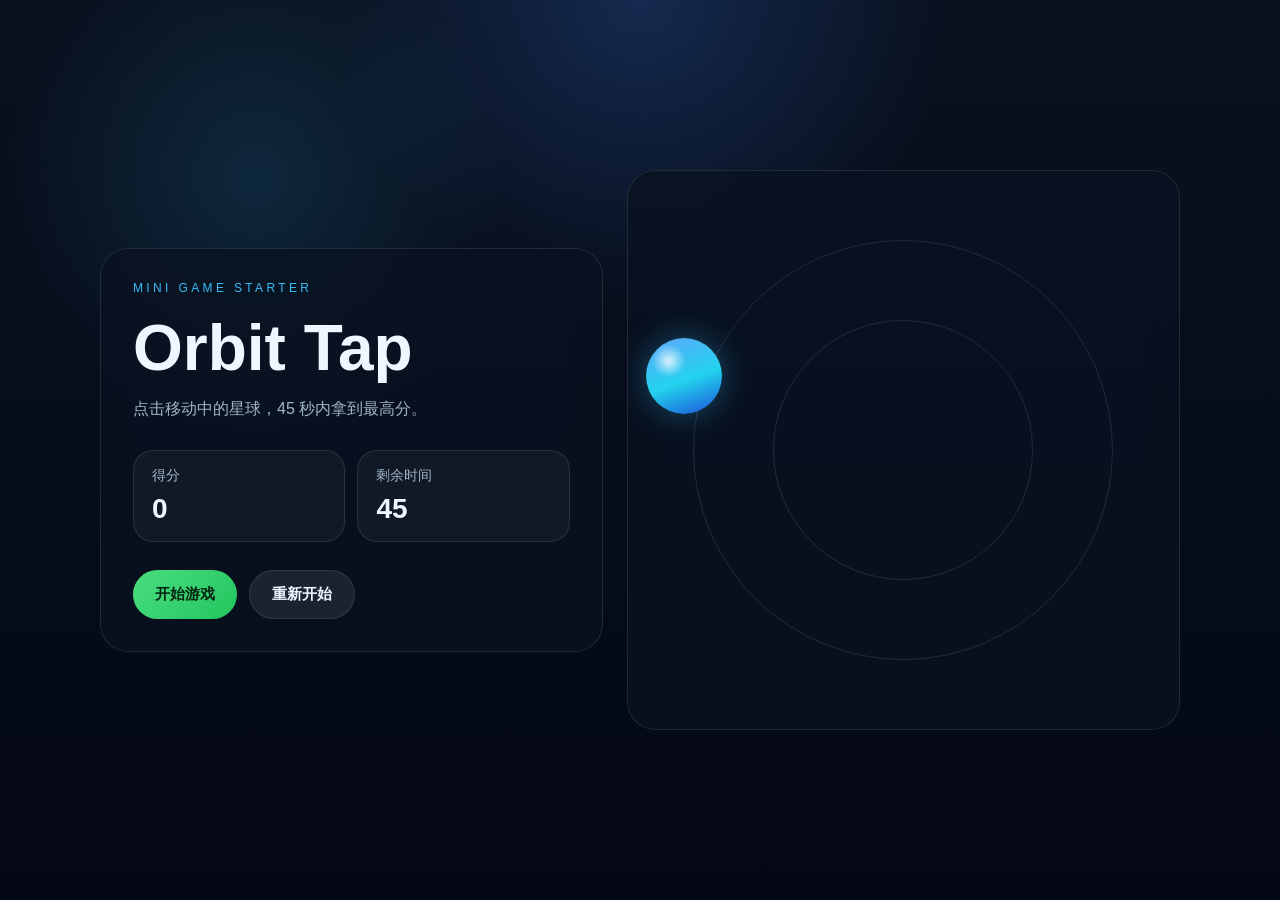
==== assets/starter-mini-game/index.html @ fabd63fa "Initial commit" ====
<!doctype html>
<html lang="zh-CN">
  <head>
    <meta charset="UTF-8" />
    <meta name="viewport" content="width=device-width, initial-scale=1.0" />
    <title>Orbit Tap</title>
    <link rel="stylesheet" href="./styles.css" />
  </head>
  <body>
    <main class="app-shell">
      <section class="hud">
        <p class="eyebrow">Mini Game Starter</p>
        <h1>Orbit Tap</h1>
        <p class="subtitle">点击移动中的星球，45 秒内拿到最高分。</p>
        <div class="stats">
          <div class="stat-card">
            <span>得分</span>
            <strong id="score">0</strong>
          </div>
          <div class="stat-card">
            <span>剩余时间</span>
            <strong id="time">45</strong>
          </div>
        </div>
        <div class="actions">
          <button id="start-button">开始游戏</button>
          <button id="reset-button" class="ghost">重新开始</button>
        </div>
      </section>

      <section class="game-board">
        <div class="orbit orbit-a"></div>
        <div class="orbit orbit-b"></div>
        <button id="planet" class="planet" aria-label="点击星球得分"></button>
      </section>
    </main>

    <script type="module" src="./main.js"></script>
  </body>
  </html>
---- assets/starter-mini-game/styles.css ----
:root {
  color-scheme: dark;
  --bg: #040816;
  --panel: rgba(10, 18, 32, 0.78);
  --line: rgba(255, 255, 255, 0.1);
  --text: #eef6ff;
  --muted: #9fb5c9;
  --accent: #4ade80;
  --accent-2: #38bdf8;
}

* {
  box-sizing: border-box;
}

body {
  margin: 0;
  min-height: 100vh;
  font-family: "Trebuchet MS", "Segoe UI", sans-serif;
  color: var(--text);
  background:
    radial-gradient(circle at top, rgba(59, 130, 246, 0.22), transparent 28%),
    radial-gradient(circle at 20% 20%, rgba(56, 189, 248, 0.14), transparent 20%),
    linear-gradient(180deg, #09111f 0%, var(--bg) 100%);
}

.app-shell {
  width: min(1080px, calc(100% - 32px));
  margin: 0 auto;
  min-height: 100vh;
  display: grid;
  gap: 24px;
  align-items: center;
  grid-template-columns: 1fr 1.1fr;
}

.hud,
.game-board {
  border: 1px solid var(--line);
  background: var(--panel);
  backdrop-filter: blur(14px);
  border-radius: 28px;
}

.hud {
  padding: 32px;
}

.eyebrow {
  margin: 0;
  text-transform: uppercase;
  letter-spacing: 0.28em;
  color: var(--accent-2);
  font-size: 12px;
}

h1 {
  margin: 16px 0 10px;
  font-size: clamp(36px, 5vw, 64px);
}

.subtitle {
  margin: 0;
  color: var(--muted);
  line-height: 1.7;
}

.stats {
  display: grid;
  grid-template-columns: repeat(2, minmax(0, 1fr));
  gap: 12px;
  margin: 28px 0;
}

.stat-card {
  padding: 16px 18px;
  border-radius: 20px;
  border: 1px solid var(--line);
  background: rgba(255, 255, 255, 0.04);
}

.stat-card span {
  display: block;
  color: var(--muted);
  font-size: 14px;
}

.stat-card strong {
  display: block;
  margin-top: 8px;
  font-size: 28px;
}

.actions {
  display: flex;
  flex-wrap: wrap;
  gap: 12px;
}

button {
  border: 0;
  cursor: pointer;
  border-radius: 999px;
  padding: 14px 22px;
  font-weight: 700;
  font-size: 15px;
}

#start-button {
  color: #032311;
  background: linear-gradient(135deg, #4ade80, #22c55e);
}

.ghost {
  color: var(--text);
  background: rgba(255, 255, 255, 0.08);
  border: 1px solid var(--line);
}

.game-board {
  position: relative;
  min-height: 560px;
  overflow: hidden;
}

.orbit {
  position: absolute;
  inset: 50%;
  border-radius: 50%;
  border: 1px solid rgba(148, 163, 184, 0.18);
  transform: translate(-50%, -50%);
}

.orbit-a {
  width: 260px;
  height: 260px;
}

.orbit-b {
  width: 420px;
  height: 420px;
}

.planet {
  position: absolute;
  width: 76px;
  height: 76px;
  border-radius: 50%;
  padding: 0;
  background:
    radial-gradient(circle at 30% 30%, rgba(255, 255, 255, 0.8), transparent 22%),
    linear-gradient(160deg, #60a5fa, #22d3ee 55%, #1d4ed8 100%);
  box-shadow: 0 0 32px rgba(56, 189, 248, 0.35);
}

.planet:active {
  transform: scale(0.94);
}

@media (max-width: 900px) {
  .app-shell {
    grid-template-columns: 1fr;
    padding: 24px 0;
  }

  .game-board {
    min-height: 420px;
  }
}
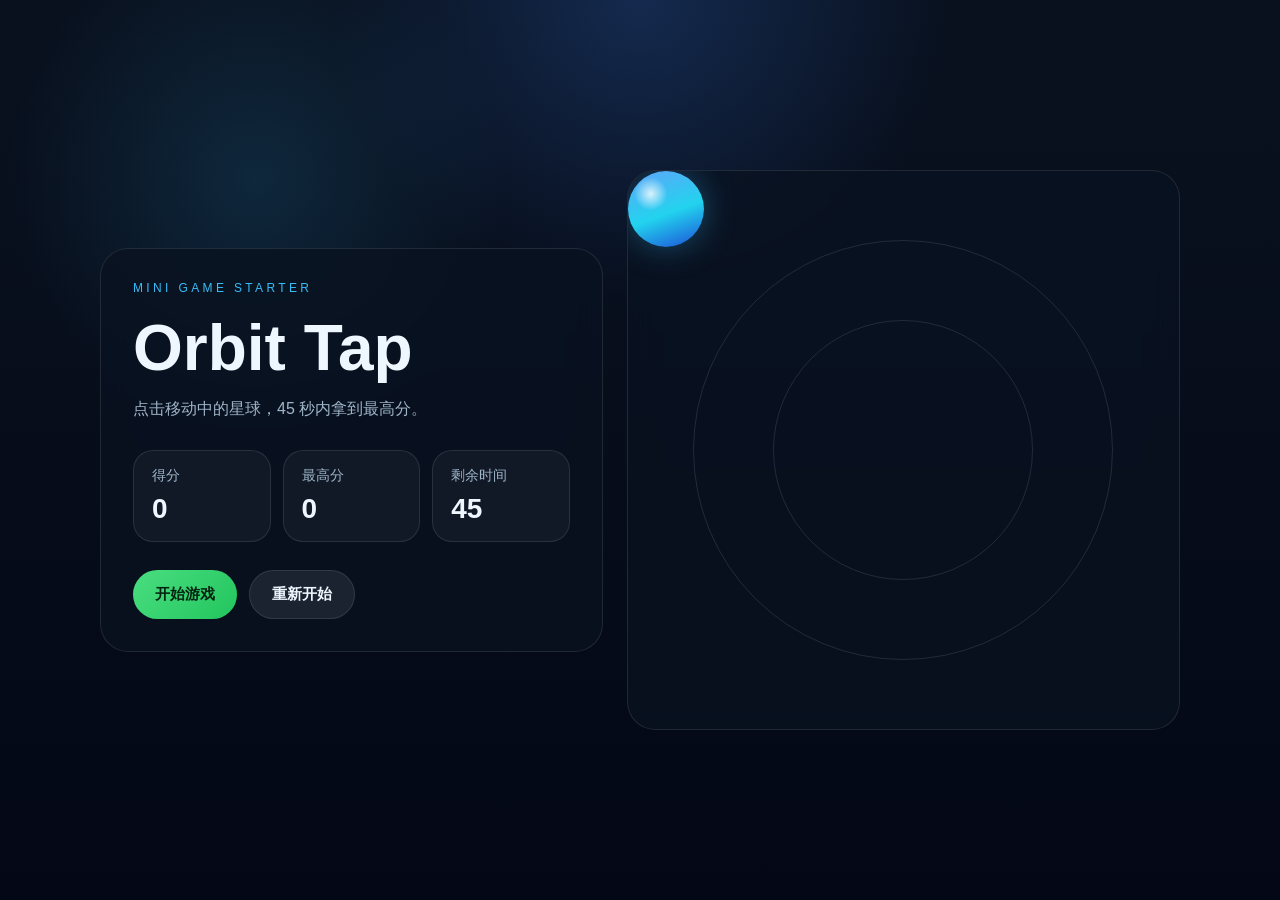
==== commit 979df2c4: "Add reusable game score storage helper" ====
--- a/assets/starter-mini-game/index.html
+++ b/assets/starter-mini-game/index.html
@@ -16,6 +16,10 @@
           <div class="stat-card">
             <span>得分</span>
             <strong id="score">0</strong>
+          </div>
+          <div class="stat-card">
+            <span>最高分</span>
+            <strong id="best-score">0</strong>
           </div>
           <div class="stat-card">
             <span>剩余时间</span>
--- a/assets/starter-mini-game/styles.css
+++ b/assets/starter-mini-game/styles.css
@@ -67,7 +67,7 @@
 
 .stats {
   display: grid;
-  grid-template-columns: repeat(2, minmax(0, 1fr));
+  grid-template-columns: repeat(3, minmax(0, 1fr));
   gap: 12px;
   margin: 28px 0;
 }
@@ -163,6 +163,10 @@
     padding: 24px 0;
   }
 
+  .stats {
+    grid-template-columns: repeat(2, minmax(0, 1fr));
+  }
+
   .game-board {
     min-height: 420px;
   }
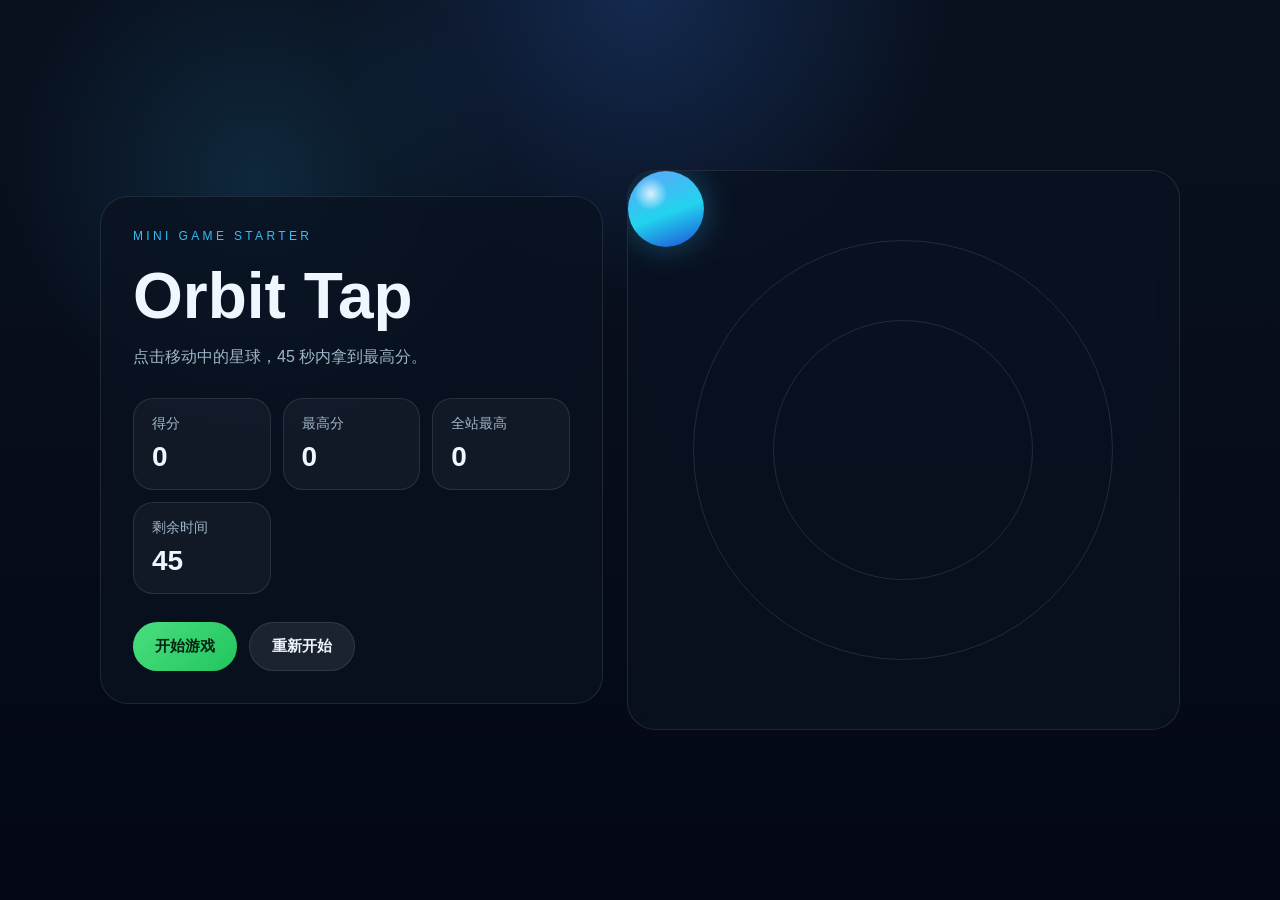
==== commit 0ca38ee5: "Add account and global game score sync" ====
--- a/assets/starter-mini-game/index.html
+++ b/assets/starter-mini-game/index.html
@@ -22,6 +22,10 @@
             <strong id="best-score">0</strong>
           </div>
           <div class="stat-card">
+            <span>全站最高</span>
+            <strong id="global-best-score">0</strong>
+          </div>
+          <div class="stat-card">
             <span>剩余时间</span>
             <strong id="time">45</strong>
           </div>
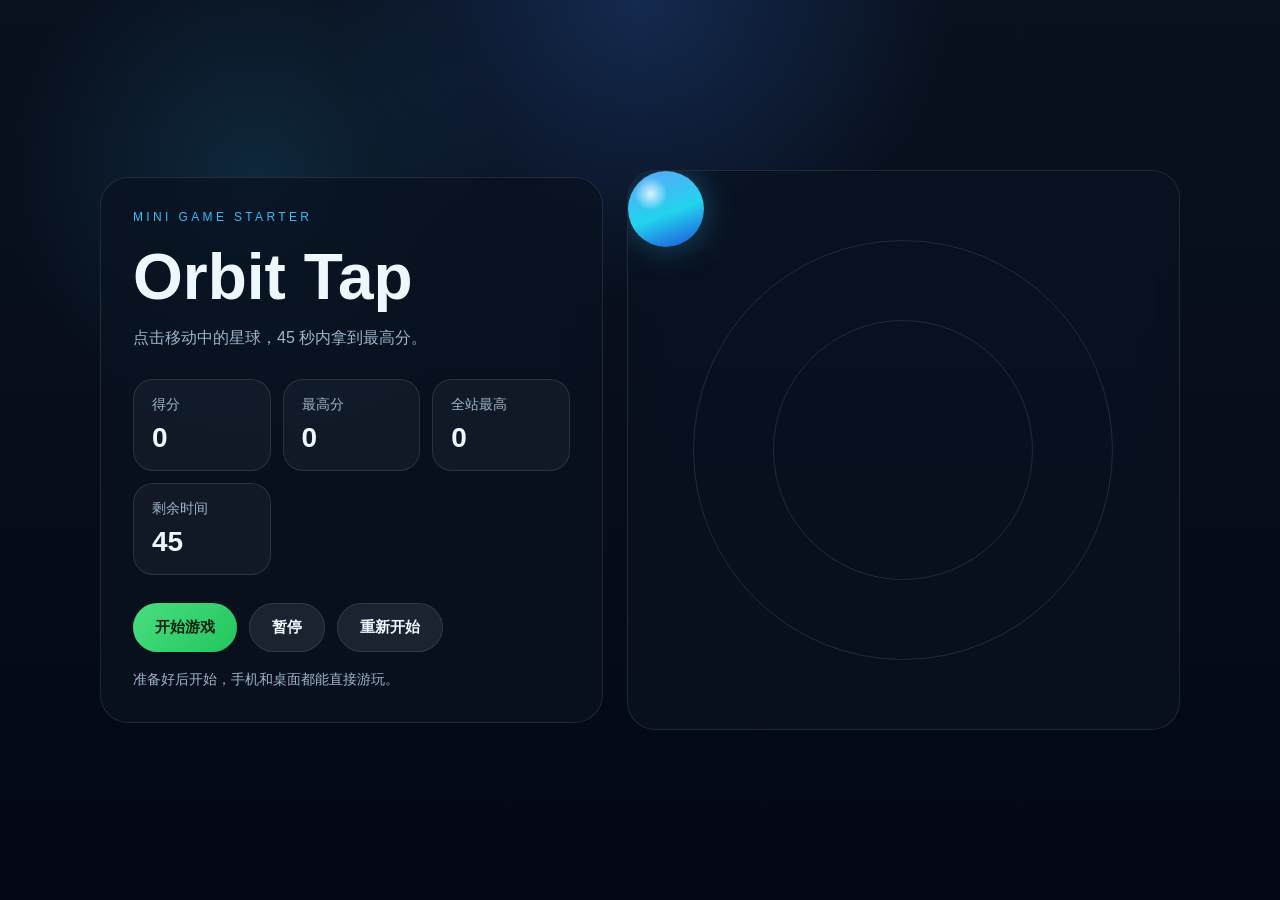
==== commit 7231599a: "Strengthen game readiness guidance" ====
--- a/assets/starter-mini-game/index.html
+++ b/assets/starter-mini-game/index.html
@@ -32,8 +32,10 @@
         </div>
         <div class="actions">
           <button id="start-button">开始游戏</button>
+          <button id="pause-button" class="ghost">暂停</button>
           <button id="reset-button" class="ghost">重新开始</button>
         </div>
+        <p class="status-line" id="status-line">准备好后开始，手机和桌面都能直接游玩。</p>
       </section>
 
       <section class="game-board">
--- a/assets/starter-mini-game/styles.css
+++ b/assets/starter-mini-game/styles.css
@@ -97,6 +97,13 @@
   gap: 12px;
 }
 
+.status-line {
+  margin: 16px 0 0;
+  color: var(--muted);
+  font-size: 14px;
+  line-height: 1.6;
+}
+
 button {
   border: 0;
   cursor: pointer;
@@ -160,14 +167,20 @@
 @media (max-width: 900px) {
   .app-shell {
     grid-template-columns: 1fr;
-    padding: 24px 0;
+    padding: 16px 0;
+    min-height: 100dvh;
+    align-content: start;
   }
 
   .stats {
     grid-template-columns: repeat(2, minmax(0, 1fr));
   }
 
+  .hud {
+    padding: 22px 18px;
+  }
+
   .game-board {
-    min-height: 420px;
+    min-height: min(54dvh, 420px);
   }
 }
